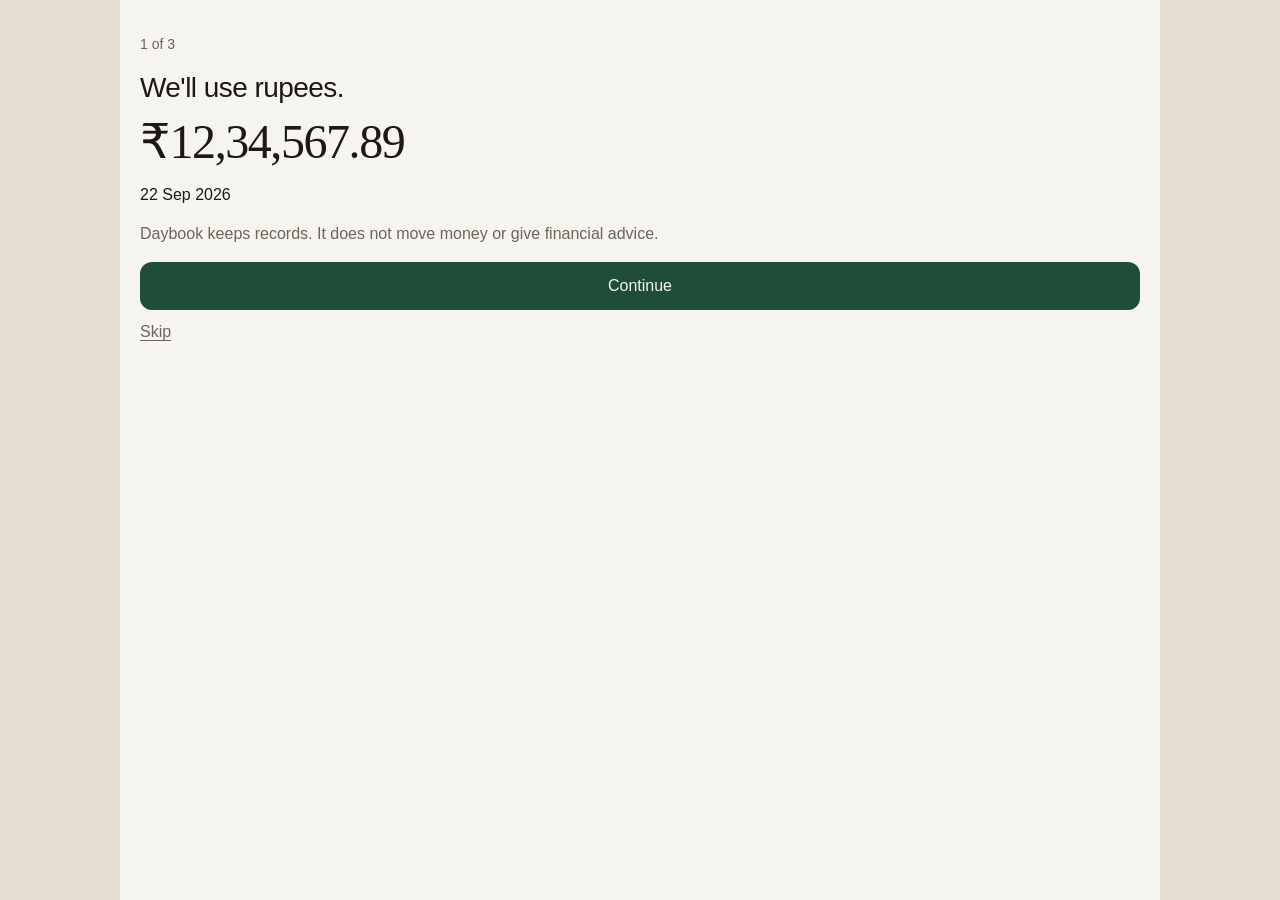
==== web/index.html @ 307a9f17 "Add Daybook as a private offline ledger. The runnable app is the browser build in web/. Balances are" ====
<!doctype html>
<html lang="en" data-theme="system">
<head>
  <meta charset="utf-8">
  <meta name="viewport" content="width=device-width, initial-scale=1, viewport-fit=cover">
  <meta name="theme-color" content="#F6F4EF">
  <title>Daybook</title>
  <link rel="stylesheet" href="styles.css">
</head>
<body>
  <div class="stage">
    <div id="app" class="phone"><p class="empty" style="padding:24px">Opening Daybook…</p></div>
  </div>
  <noscript><p>Daybook needs JavaScript in this browser. It still does not need a network, an account, or a bank login.</p></noscript>
  <script type="module" src="js/app.js"></script>
</body>
</html>
---- web/styles.css ----
@font-face { font-family: "IBM Plex Sans"; src: url("fonts/IBMPlexSans-Regular.woff2") format("woff2"); font-weight: 400; font-display: swap; }
@font-face { font-family: "IBM Plex Sans"; src: url("fonts/IBMPlexSans-Medium.woff2") format("woff2"); font-weight: 500; font-display: swap; }
@font-face { font-family: "IBM Plex Sans"; src: url("fonts/IBMPlexSans-SemiBold.woff2") format("woff2"); font-weight: 600; font-display: swap; }
@font-face { font-family: Literata; src: url("fonts/Literata-Regular.woff2") format("woff2"); font-weight: 400; font-display: swap; }
@font-face { font-family: Literata; src: url("fonts/Literata-Medium.woff2") format("woff2"); font-weight: 500; font-display: swap; }

:root {
  --paper: #f6f4ef; --elevated: #fffcf7; --ink: #1c1915; --secondary: #6b645c; --line: #e6e1d8;
  --accent: #1f4d3a; --accent-ink: #f6f4ef; --spend: #9c3b2e; --receive: #1f6b4a; --move: #3d5a73;
  --warning: #8a5a12; --warning-bg: #f4ead6; --scrim: rgba(28, 25, 21, 0.4);
  --shadow: 0 12px 40px rgba(28, 25, 21, 0.12); color-scheme: light;
}
html[data-theme="dark"] {
  --paper: #141311; --elevated: #1e1c19; --ink: #f3efe7; --secondary: #b7afa4; --line: #2c2925;
  --accent: #8fcbb2; --accent-ink: #141311; --spend: #e08a7a; --receive: #7dcea8; --move: #a9c0d4;
  --warning: #e0b15a; --warning-bg: #2a2418; --scrim: rgba(0, 0, 0, 0.55);
  --shadow: 0 12px 40px rgba(0, 0, 0, 0.4); color-scheme: dark;
}
@media (prefers-color-scheme: dark) {
  html[data-theme="system"] {
    --paper: #141311; --elevated: #1e1c19; --ink: #f3efe7; --secondary: #b7afa4; --line: #2c2925;
    --accent: #8fcbb2; --accent-ink: #141311; --spend: #e08a7a; --receive: #7dcea8; --move: #a9c0d4;
    --warning: #e0b15a; --warning-bg: #2a2418; --scrim: rgba(0, 0, 0, 0.55); color-scheme: dark;
  }
}
* { box-sizing: border-box; }
html, body { height: 100%; }
body { margin: 0; background: #e4ddd2; color: var(--ink); font-family: "IBM Plex Sans", "Segoe UI", sans-serif; font-size: 16px; line-height: 1.45; }
html[data-theme="dark"] body { background: #0c0b0a; }
@media (prefers-color-scheme: dark) { html[data-theme="system"] body { background: #0c0b0a; } }
@media (prefers-color-scheme: light) { html[data-theme="system"] body { background: #e4ddd2; } }
button, input, select, textarea { font: inherit; color: inherit; }
button { cursor: pointer; }
button:focus-visible, input:focus-visible, select:focus-visible, textarea:focus-visible, a:focus-visible {
  outline: 2px solid var(--accent); outline-offset: 2px;
}
.stage { min-height: 100%; display: flex; justify-content: center; }
.phone {
  width: min(100%, 480px); min-height: 100dvh; background: var(--paper); position: relative;
  display: flex; flex-direction: column;
}
.screen { flex: 1; overflow: auto; padding: 20px 20px 108px; }
.word { font-family: Literata, Georgia, serif; font-weight: 500; font-size: 28px; margin: 4px 0 0; letter-spacing: -0.02em; }
h2.page { font-size: 28px; font-weight: 500; margin: 4px 0 8px; letter-spacing: -0.02em; }
.quiet, .label, .period { color: var(--secondary); font-size: 14px; }
.section { margin: 28px 0 8px; font-size: 12px; letter-spacing: 0.08em; text-transform: uppercase; color: var(--secondary); font-weight: 500; }
.hero-label { margin-top: 28px; color: var(--secondary); font-size: 15px; }
.hero {
  font-family: Literata, Georgia, serif; font-weight: 500; font-size: clamp(36px, 8vw, 48px);
  letter-spacing: -0.03em; margin: 4px 0 8px; font-variant-numeric: tabular-nums; line-height: 1.05;
}
.hero.spend, .amt.spend, .danger { color: var(--spend); }
.hero.receive, .amt.receive { color: var(--receive); }
.amt.move, .hero.move { color: var(--move); }
.track { height: 4px; border-radius: 999px; background: var(--line); overflow: hidden; margin: 8px 0; }
.track > span { display: block; height: 100%; background: var(--accent); }
.txn, .row {
  display: grid; grid-template-columns: 40px 1fr auto; gap: 12px; align-items: center;
  min-height: 64px; border-top: 1px solid var(--line); width: 100%; background: none;
  border-left: 0; border-right: 0; border-bottom: 0; text-align: left; padding: 8px 0;
}
.plain-row, .choice {
  display: flex; justify-content: space-between; align-items: center; gap: 12px; width: 100%;
  background: none; border: 0; border-top: 1px solid var(--line); text-align: left; min-height: 52px; padding: 10px 0;
}
.choice { flex-direction: column; align-items: flex-start; }
.choice small, .sub { color: var(--secondary); font-size: 13px; }
.title { font-weight: 500; }
.amt { font-variant-numeric: tabular-nums; font-weight: 500; white-space: nowrap; }
.icon { width: 40px; height: 40px; border: 1px solid var(--line); border-radius: 999px; display: grid; place-items: center; }
.icon svg, .tabs svg, .add-btn svg { stroke: currentColor; fill: none; stroke-width: 1.75; stroke-linecap: round; stroke-linejoin: round; }
.tabs {
  position: absolute; left: 0; right: 0; bottom: 0; height: 76px; padding-bottom: 8px;
  background: var(--paper); border-top: 1px solid var(--line);
  display: grid; grid-template-columns: 1fr 1fr 72px 1fr 1fr; align-items: end; z-index: 5;
}
.tabs button { background: none; border: 0; color: var(--secondary); font-size: 11px; display: flex; flex-direction: column; align-items: center; gap: 2px; min-height: 48px; }
.tabs button.on { color: var(--accent); }
.tabs svg { width: 22px; height: 22px; }
.add-btn {
  width: 56px; height: 56px; border-radius: 999px; border: 0; background: var(--accent); color: var(--accent-ink);
  display: grid; place-items: center; margin: 0 auto 18px;
}
.add-btn svg { width: 26px; height: 26px; }
.scrim { position: absolute; inset: 0; background: var(--scrim); z-index: 8; }
.sheet, .dialog {
  position: absolute; z-index: 9; background: var(--elevated); box-shadow: var(--shadow);
}
.sheet { left: 0; right: 0; bottom: 0; border-radius: 16px 16px 0 0; max-height: 92%; overflow: auto; padding: 8px 20px 24px; }
.dialog { left: 16px; right: 16px; top: 18%; border-radius: 16px; padding: 20px; }
.grabber { width: 36px; height: 4px; border-radius: 99px; background: var(--line); margin: 6px auto 12px; }
.segments { display: flex; background: var(--paper); border-radius: 999px; padding: 4px; gap: 4px; }
.segments button { flex: 1; min-height: 40px; border: 0; border-radius: 999px; background: transparent; }
.segments button.on { background: var(--ink); color: var(--paper); }
.amount-input, .search, .field, select.field {
  width: 100%; border: 0; background: transparent; min-height: 44px;
}
.amount-row { display: flex; align-items: baseline; gap: 6px; }
.rupee { font-family: Literata, Georgia, serif; font-size: 32px; color: var(--secondary); }
.amount-input { font-family: Literata, Georgia, serif; font-size: 40px; padding: 12px 0; font-variant-numeric: tabular-nums; }
.amount-row .amount-input { flex: 1; }
.search, .field, select.field { border-bottom: 1px solid var(--line); padding: 10px 0; }
.search { border: 1px solid var(--line); border-radius: 10px; padding: 0 12px; background: var(--elevated); margin: 12px 0; }
.chips, .meta { display: flex; gap: 8px; flex-wrap: wrap; padding: 8px 0; }
.chip, .text-btn, .primary, .secondary-btn { border: 0; }
.chip { border: 1px solid var(--line); background: transparent; border-radius: 999px; min-height: 40px; padding: 0 14px; }
.chip.on { background: var(--ink); color: var(--paper); border-color: var(--ink); }
.chip.dashed { border-style: dashed; color: var(--secondary); }
.primary, .secondary-btn { min-height: 48px; border-radius: 12px; padding: 0 16px; }
.primary { width: 100%; background: var(--accent); color: var(--accent-ink); font-weight: 500; }
.primary:disabled { background: var(--line); color: var(--secondary); }
.secondary-btn { background: transparent; color: var(--ink); }
.text-btn { background: none; color: var(--secondary); min-height: 44px; text-decoration: underline; text-underline-offset: 3px; padding: 0; }
.banner { background: var(--warning-bg); color: var(--warning); border-radius: 12px; padding: 12px 14px; margin: 8px 0; font-size: 14px; }
.preview { border: 1px solid var(--line); border-radius: 12px; padding: 4px 14px; margin: 12px 0; }
.back { background: none; border: 0; color: var(--secondary); min-height: 44px; padding: 0; }
.bar-row { display: grid; grid-template-columns: 108px 1fr auto; gap: 8px; align-items: center; min-height: 36px; font-size: 14px; }
.bar { height: 8px; background: var(--line); border-radius: 99px; overflow: hidden; }
.bar > span { display: block; height: 100%; background: var(--accent); }
.footnote, .empty { color: var(--secondary); }
.snack {
  position: absolute; left: 16px; right: 16px; bottom: 88px; background: var(--ink); color: var(--paper);
  border-radius: 12px; padding: 12px 14px; display: flex; justify-content: space-between; align-items: center; z-index: 12;
}
.snack button { background: none; border: 0; color: inherit; text-decoration: underline; min-height: 44px; }
.mask .hero, .mask .amt, .mask .money { filter: blur(7px); }
.sr { position: absolute; width: 1px; height: 1px; overflow: hidden; clip: rect(0 0 0 0); }
.grid-2 { display: grid; grid-template-columns: 1fr 1fr; gap: 8px; }
.stat { padding: 8px 0; border-top: 1px solid var(--line); }
.stat b { display: block; font-variant-numeric: tabular-nums; font-weight: 500; }
.day-bars { display: flex; align-items: flex-end; gap: 3px; height: 72px; margin: 12px 0; }
.day-bars i { flex: 1; background: var(--accent); border-radius: 2px 2px 0 0; min-height: 2px; display: block; }
.links { display: flex; justify-content: space-between; gap: 8px; flex-wrap: wrap; }
.context { margin: 8px 0; }
.calc { display: flex; gap: 8px; margin: 8px 0 12px; }
.calc button { flex: 1; min-height: 44px; border: 1px solid var(--line); background: transparent; border-radius: 10px; }
.sheet .primary { position: sticky; bottom: 0; }
.mask .money, .mask .bar-row span:last-child, .mask .stat b { filter: blur(7px); }
textarea.field { min-height: 88px; resize: vertical; }
@media (min-width: 900px) {
  .phone { width: min(100%, 1040px); flex-direction: row; }
  .tabs { position: static; width: 220px; height: auto; border-top: 0; border-right: 1px solid var(--line); display: flex; flex-direction: column; align-items: stretch; padding: 20px 12px; }
  .tabs button { flex-direction: row; justify-content: flex-start; gap: 10px; font-size: 15px; padding: 8px 10px; }
  .add-btn { margin: 8px 10px 18px; }
  .screen { padding-bottom: 32px; }
  .sheet { left: 220px; max-width: 560px; margin: 0 auto; border-radius: 16px; bottom: 24px; }
}
@media (prefers-reduced-motion: reduce) { * { scroll-behavior: auto !important; } }
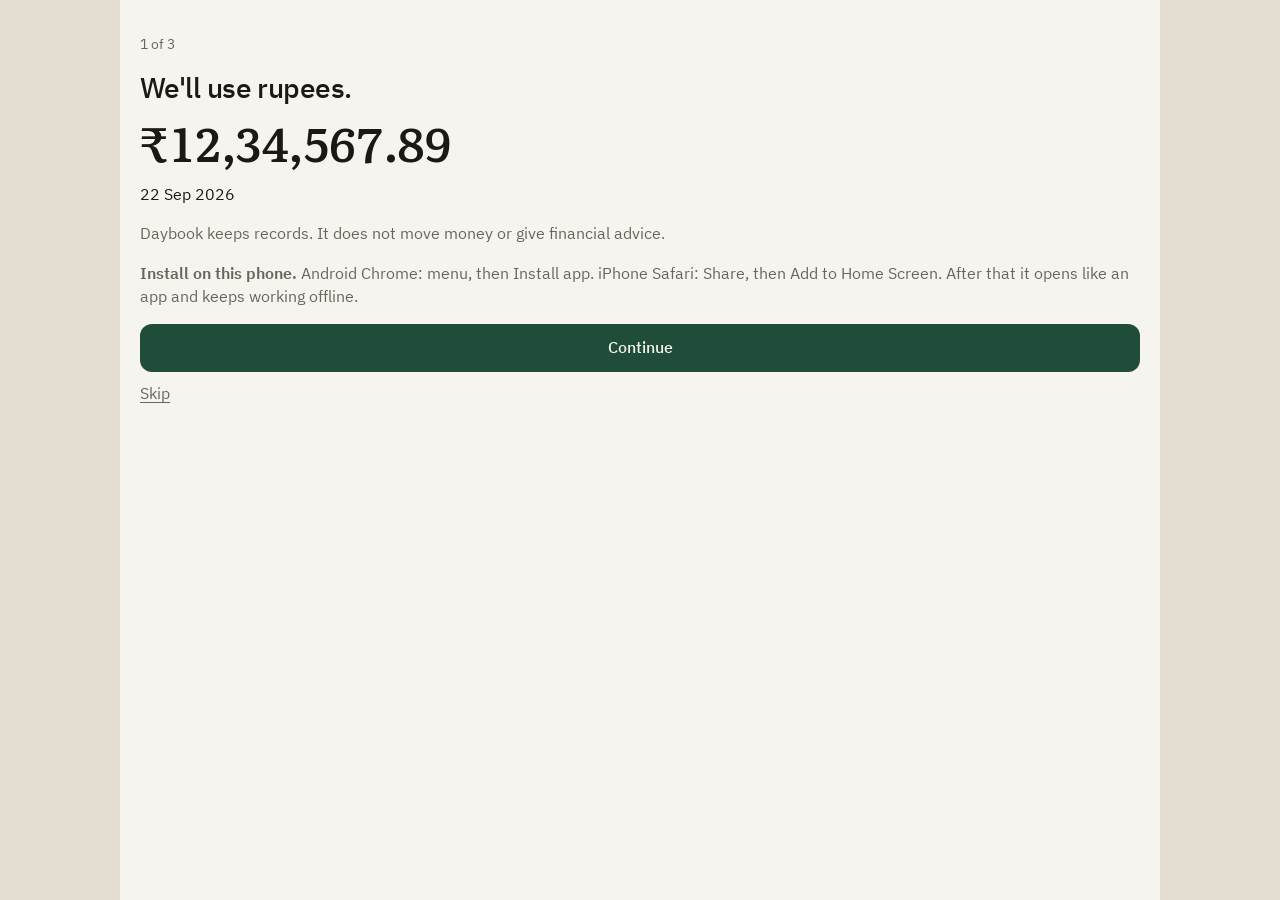
==== commit dbe4d070: "Make Daybook installable on a phone home screen. The browser app can be added to Android or iPhone a" ====
--- a/web/index.html
+++ b/web/index.html
@@ -4,7 +4,14 @@
   <meta charset="utf-8">
   <meta name="viewport" content="width=device-width, initial-scale=1, viewport-fit=cover">
   <meta name="theme-color" content="#F6F4EF">
+  <meta name="mobile-web-app-capable" content="yes">
+  <meta name="apple-mobile-web-app-capable" content="yes">
+  <meta name="apple-mobile-web-app-status-bar-style" content="default">
+  <meta name="apple-mobile-web-app-title" content="Daybook">
   <title>Daybook</title>
+  <link rel="icon" href="icons/favicon-32.png" type="image/png">
+  <link rel="apple-touch-icon" href="icons/apple-touch-icon.png">
+  <link rel="manifest" href="manifest.webmanifest">
   <link rel="stylesheet" href="styles.css">
 </head>
 <body>
@@ -13,5 +20,10 @@
   </div>
   <noscript><p>Daybook needs JavaScript in this browser. It still does not need a network, an account, or a bank login.</p></noscript>
   <script type="module" src="js/app.js"></script>
+  <script>
+    if ("serviceWorker" in navigator) {
+      navigator.serviceWorker.register("./sw.js").catch(() => {});
+    }
+  </script>
 </body>
 </html>
--- a/web/styles.css
+++ b/web/styles.css
@@ -25,7 +25,7 @@
 }
 * { box-sizing: border-box; }
 html, body { height: 100%; }
-body { margin: 0; background: #e4ddd2; color: var(--ink); font-family: "IBM Plex Sans", "Segoe UI", sans-serif; font-size: 16px; line-height: 1.45; }
+body { margin: 0; background: #e4ddd2; color: var(--ink); font-family: "IBM Plex Sans", "Segoe UI", sans-serif; font-size: 16px; line-height: 1.45; overscroll-behavior-y: none; }
 html[data-theme="dark"] body { background: #0c0b0a; }
 @media (prefers-color-scheme: dark) { html[data-theme="system"] body { background: #0c0b0a; } }
 @media (prefers-color-scheme: light) { html[data-theme="system"] body { background: #e4ddd2; } }
@@ -39,7 +39,7 @@
   width: min(100%, 480px); min-height: 100dvh; background: var(--paper); position: relative;
   display: flex; flex-direction: column;
 }
-.screen { flex: 1; overflow: auto; padding: 20px 20px 108px; }
+.screen { flex: 1; overflow: auto; padding: 20px 20px calc(108px + env(safe-area-inset-bottom)); }
 .word { font-family: Literata, Georgia, serif; font-weight: 500; font-size: 28px; margin: 4px 0 0; letter-spacing: -0.02em; }
 h2.page { font-size: 28px; font-weight: 500; margin: 4px 0 8px; letter-spacing: -0.02em; }
 .quiet, .label, .period { color: var(--secondary); font-size: 14px; }
@@ -70,7 +70,7 @@
 .icon { width: 40px; height: 40px; border: 1px solid var(--line); border-radius: 999px; display: grid; place-items: center; }
 .icon svg, .tabs svg, .add-btn svg { stroke: currentColor; fill: none; stroke-width: 1.75; stroke-linecap: round; stroke-linejoin: round; }
 .tabs {
-  position: absolute; left: 0; right: 0; bottom: 0; height: 76px; padding-bottom: 8px;
+  position: absolute; left: 0; right: 0; bottom: 0; height: calc(76px + env(safe-area-inset-bottom)); padding-bottom: calc(8px + env(safe-area-inset-bottom));
   background: var(--paper); border-top: 1px solid var(--line);
   display: grid; grid-template-columns: 1fr 1fr 72px 1fr 1fr; align-items: end; z-index: 5;
 }
@@ -119,7 +119,7 @@
 .bar > span { display: block; height: 100%; background: var(--accent); }
 .footnote, .empty { color: var(--secondary); }
 .snack {
-  position: absolute; left: 16px; right: 16px; bottom: 88px; background: var(--ink); color: var(--paper);
+  position: absolute; left: 16px; right: 16px; bottom: calc(88px + env(safe-area-inset-bottom)); background: var(--ink); color: var(--paper);
   border-radius: 12px; padding: 12px 14px; display: flex; justify-content: space-between; align-items: center; z-index: 12;
 }
 .snack button { background: none; border: 0; color: inherit; text-decoration: underline; min-height: 44px; }
